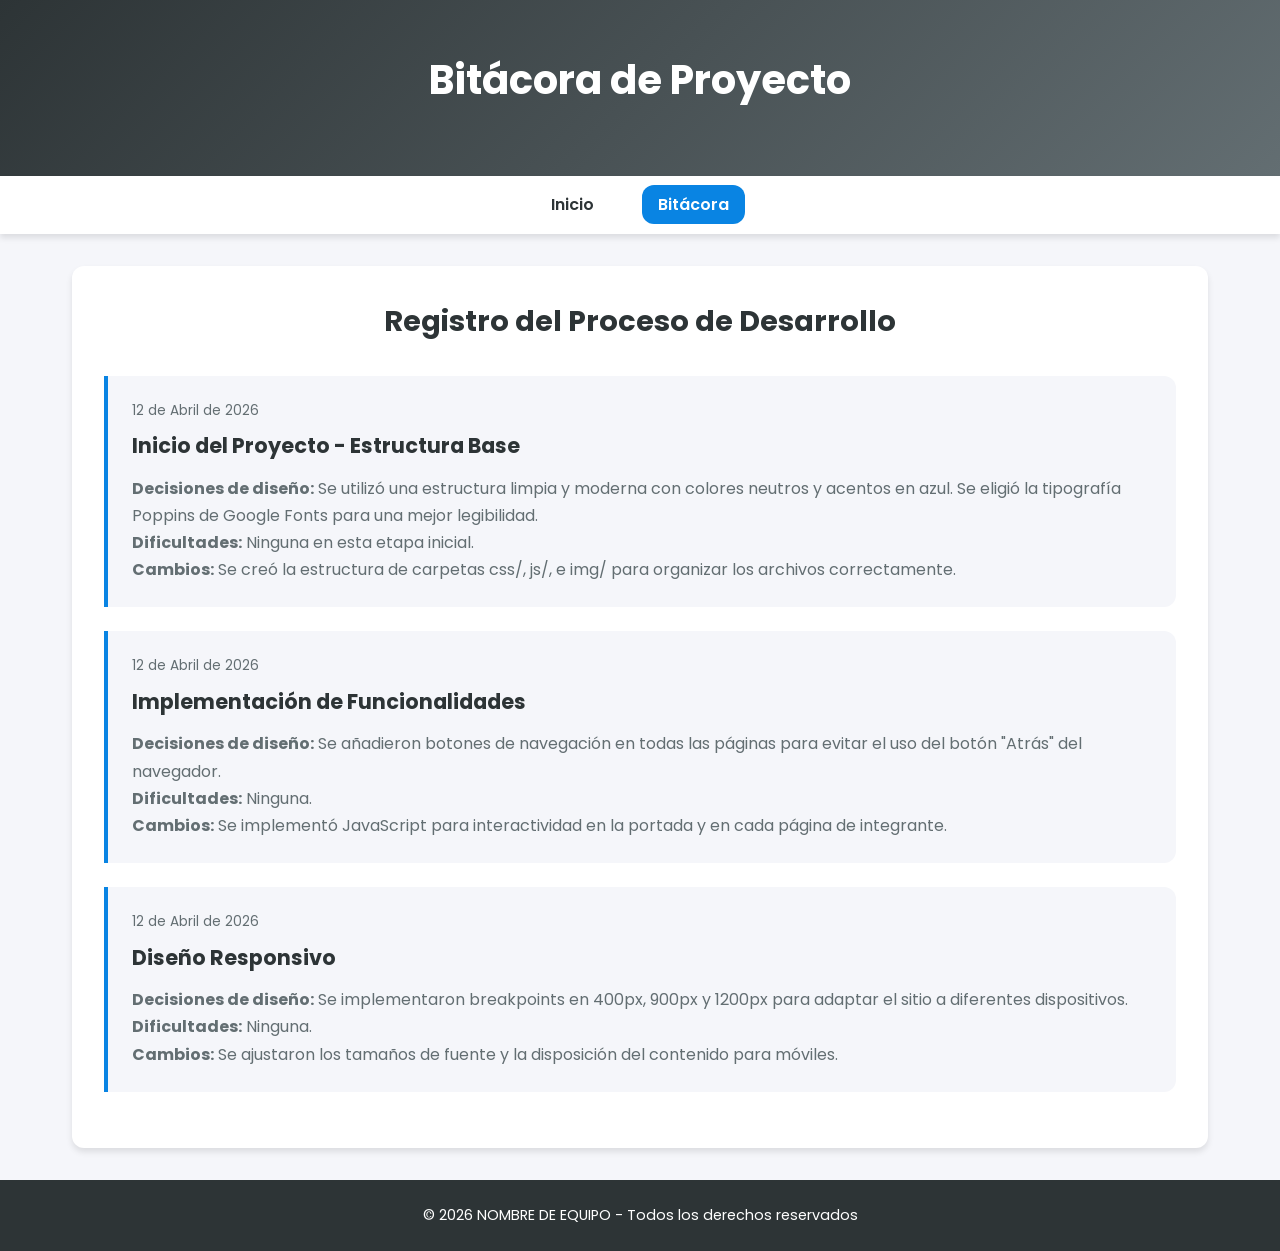
==== bitacora.html @ 1806ba80 "origin" ====
<!DOCTYPE html>
<html lang="es">
<head>
    <meta charset="UTF-8">
    <meta name="viewport" content="width=device-width, initial-scale=1.0">
    <title>Bitácora - NOMBRE DE EQUIPO</title>
    <link rel="preconnect" href="https://fonts.googleapis.com">
    <link rel="preconnect" href="https://fonts.gstatic.com" crossorigin>
    <link href="https://fonts.googleapis.com/css2?family=Poppins:wght@400;600;700&display=swap" rel="stylesheet">
    <link rel="stylesheet" href="css/styles.css">
</head>
<body>
    <header class="portada-header">
        <h1 class="titulo-equipo">Bitácora de Proyecto</h1>
    </header>

    <nav class="navegacion">
        <ul class="menu-navegacion">
            <li><a href="index.html" class="enlace-nav">Inicio</a></li>
            <li><a href="bitacora.html" class="enlace-nav activo">Bitácora</a></li>
        </ul>
    </nav>

    <main class="contenido-principal">
        <section class="seccion-bitacora">
            <h2 class="subtitulo">Registro del Proceso de Desarrollo</h2>
            
            <article class="entrada-bitacora">
                <p class="fecha-entrada">12 de Abril de 2026</p>
                <h3 class="titulo-entrada">Inicio del Proyecto - Estructura Base</h3>
                <div class="contenido-entrada">
                    <p><strong>Decisiones de diseño:</strong> Se utilizó una estructura limpia y moderna con colores neutros y acentos en azul. Se eligió la tipografía Poppins de Google Fonts para una mejor legibilidad.</p>
                    <p><strong>Dificultades:</strong> Ninguna en esta etapa inicial.</p>
                    <p><strong>Cambios:</strong> Se creó la estructura de carpetas css/, js/, e img/ para organizar los archivos correctamente.</p>
                </div>
            </article>

            <article class="entrada-bitacora">
                <p class="fecha-entrada">12 de Abril de 2026</p>
                <h3 class="titulo-entrada">Implementación de Funcionalidades</h3>
                <div class="contenido-entrada">
                    <p><strong>Decisiones de diseño:</strong> Se añadieron botones de navegación en todas las páginas para evitar el uso del botón "Atrás" del navegador.</p>
                    <p><strong>Dificultades:</strong> Ninguna.</p>
                    <p><strong>Cambios:</strong> Se implementó JavaScript para interactividad en la portada y en cada página de integrante.</p>
                </div>
            </article>

            <article class="entrada-bitacora">
                <p class="fecha-entrada">12 de Abril de 2026</p>
                <h3 class="titulo-entrada">Diseño Responsivo</h3>
                <div class="contenido-entrada">
                    <p><strong>Decisiones de diseño:</strong> Se implementaron breakpoints en 400px, 900px y 1200px para adaptar el sitio a diferentes dispositivos.</p>
                    <p><strong>Dificultades:</strong> Ninguna.</p>
                    <p><strong>Cambios:</strong> Se ajustaron los tamaños de fuente y la disposición del contenido para móviles.</p>
                </div>
            </article>
        </section>
    </main>

    <footer class="pie-pagina">
        <p>&copy; 2026 NOMBRE DE EQUIPO - Todos los derechos reservados</p>
    </footer>
</body>
</html>
---- css/styles.css ----
* {
    margin: 0;
    padding: 0;
    box-sizing: border-box;
}

:root {
    --color-primario: #2d3436;
    --color-secundario: #636e72;
    --color-acento: #0984e3;
    --color-fondo: #f5f6fa;
    --color-blanco: #ffffff;
    --sombra: 0 4px 6px rgba(0, 0, 0, 0.1);
    --radio-borde: 12px;
}

body {
    font-family: 'Poppins', sans-serif;
    background-color: var(--color-fondo);
    color: var(--color-primario);
    line-height: 1.6;
    min-height: 100vh;
    display: flex;
    flex-direction: column;
}

header, footer {
    background-color: var(--color-primario);
    color: var(--color-blanco);
    padding: 1.5rem 2rem;
    text-align: center;
}

.portada-header {
    padding: 3rem 2rem;
    background: linear-gradient(135deg, var(--color-primario) 0%, var(--color-secundario) 100%);
}

.titulo-equipo {
    font-size: 2.5rem;
    font-weight: 700;
    margin-bottom: 1rem;
}

.presentacion-equipo {
    font-size: 1.1rem;
    max-width: 600px;
    margin: 0 auto;
    opacity: 0.9;
}

.navegacion {
    background-color: var(--color-blanco);
    box-shadow: var(--sombra);
    position: sticky;
    top: 0;
    z-index: 100;
}

.menu-navegacion {
    list-style: none;
    display: flex;
    justify-content: center;
    gap: 2rem;
    padding: 1rem;
    max-width: 1200px;
    margin: 0 auto;
}

.enlace-nav {
    text-decoration: none;
    color: var(--color-primario);
    font-weight: 600;
    padding: 0.5rem 1rem;
    border-radius: var(--radio-borde);
    transition: all 0.3s ease;
}

.enlace-nav:hover,
.enlace-nav.activo {
    background-color: var(--color-acento);
    color: var(--color-blanco);
}

.contenido-principal {
    flex: 1;
    padding: 2rem;
    max-width: 1200px;
    margin: 0 auto;
    width: 100%;
}

.subtitulo {
    font-size: 1.8rem;
    text-align: center;
    margin-bottom: 2rem;
    color: var(--color-primario);
}

.lista-integrantes {
    display: grid;
    grid-template-columns: repeat(auto-fit, minmax(200px, 1fr));
    gap: 1.5rem;
    margin-bottom: 3rem;
}

.tarjeta-integrante {
    display: flex;
    flex-direction: column;
    align-items: center;
    justify-content: center;
    background-color: var(--color-blanco);
    padding: 2rem;
    border-radius: var(--radio-borde);
    box-shadow: var(--sombra);
    text-decoration: none;
    color: var(--color-primario);
    transition: all 0.3s ease;
}

.tarjeta-integrante:hover {
    transform: translateY(-5px);
    box-shadow: 0 8px 12px rgba(0, 0, 0, 0.15);
}

.numero-integrante {
    font-size: 3rem;
    font-weight: 700;
    color: var(--color-acento);
    margin-bottom: 0.5rem;
}

.nombre-integrante {
    font-size: 1.2rem;
    font-weight: 600;
}

.seccion-interactividad {
    text-align: center;
    padding: 2rem;
    background-color: var(--color-blanco);
    border-radius: var(--radio-borde);
    box-shadow: var(--sombra);
}

.boton-interactivo {
    background-color: var(--color-acento);
    color: var(--color-blanco);
    border: none;
    padding: 1rem 2rem;
    font-size: 1rem;
    font-weight: 600;
    border-radius: var(--radio-borde);
    cursor: pointer;
    transition: all 0.3s ease;
    font-family: inherit;
}

.boton-interactivo:hover {
    background-color: #0769b5;
    transform: scale(1.05);
}

.mensaje-dinamico {
    margin-top: 1rem;
    font-size: 1.1rem;
    color: var(--color-acento);
    min-height: 1.5rem;
}

.pie-pagina {
    font-size: 0.9rem;
    margin-top: auto;
}

.tarjeta-presentacion {
    background-color: var(--color-blanco);
    border-radius: var(--radio-borde);
    box-shadow: var(--sombra);
    max-width: 600px;
    margin: 0 auto;
    overflow: hidden;
}

.tarjeta-header {
    background: linear-gradient(135deg, var(--color-acento) 0%, #74b9ff 100%);
    padding: 2rem;
    display: flex;
    flex-direction: column;
    align-items: center;
    gap: 1rem;
}

.foto-perfil {
    width: 150px;
    height: 150px;
    border-radius: 50%;
    object-fit: cover;
    border: 4px solid var(--color-blanco);
    background-color: var(--color-secundario);
}

.boton-cambiar-foto {
    background-color: var(--color-blanco);
    color: var(--color-acento);
    border: none;
    padding: 0.5rem 1rem;
    border-radius: var(--radio-borde);
    cursor: pointer;
    font-weight: 600;
    font-family: inherit;
    transition: all 0.3s ease;
}

.boton-cambiar-foto:hover {
    transform: scale(1.05);
}

.tarjeta-contenido {
    padding: 2rem;
}

.nombre-completo {
    font-size: 1.8rem;
    margin-bottom: 1rem;
    color: var(--color-primario);
}

.ubicacion,
.edad {
    margin-bottom: 0.5rem;
    font-size: 1rem;
}

.titulo-seccion {
    font-size: 1.2rem;
    margin-top: 1.5rem;
    margin-bottom: 0.75rem;
    color: var(--color-acento);
}

.lista-elementos {
    list-style-position: inside;
    padding-left: 0.5rem;
}

.lista-elementos li {
    padding: 0.25rem 0;
    color: var(--color-secundario);
}

.boton-mostrar-mas {
    display: block;
    width: 100%;
    margin-top: 1.5rem;
    padding: 0.75rem;
    background-color: var(--color-acento);
    color: var(--color-blanco);
    border: none;
    border-radius: var(--radio-borde);
    font-size: 1rem;
    font-weight: 600;
    cursor: pointer;
    font-family: inherit;
    transition: all 0.3s ease;
}

.boton-mostrar-mas:hover {
    background-color: #0769b5;
}

.info-extra {
    margin-top: 1rem;
    padding: 1rem;
    background-color: var(--color-fondo);
    border-radius: var(--radio-borde);
    transition: all 0.3s ease;
}

.info-extra.oculto {
    display: none;
}

.seccion-bitacora {
    background-color: var(--color-blanco);
    border-radius: var(--radio-borde);
    box-shadow: var(--sombra);
    padding: 2rem;
}

.entrada-bitacora {
    padding: 1.5rem;
    border-left: 4px solid var(--color-acento);
    margin-bottom: 1.5rem;
    background-color: var(--color-fondo);
    border-radius: 0 var(--radio-borde) var(--radio-borde) 0;
}

.fecha-entrada {
    font-size: 0.85rem;
    color: var(--color-secundario);
    margin-bottom: 0.5rem;
}

.titulo-entrada {
    font-size: 1.3rem;
    margin-bottom: 0.75rem;
    color: var(--color-primario);
}

.contenido-entrada {
    color: var(--color-secundario);
    line-height: 1.7;
}

@media (max-width: 900px) {
    .titulo-equipo {
        font-size: 2rem;
    }
    
    .menu-navegacion {
        gap: 1rem;
    }
    
    .lista-integrantes {
        grid-template-columns: repeat(2, 1fr);
    }
}

@media (max-width: 400px) {
    header, footer {
        padding: 1rem;
    }
    
    .titulo-equipo {
        font-size: 1.5rem;
    }
    
    .presentacion-equipo {
        font-size: 1rem;
    }
    
    .menu-navegacion {
        flex-direction: column;
        align-items: center;
        gap: 0.5rem;
    }
    
    .lista-integrantes {
        grid-template-columns: 1fr;
    }
    
    .tarjeta-contenido {
        padding: 1rem;
    }
    
    .foto-perfil {
        width: 120px;
        height: 120px;
    }
}
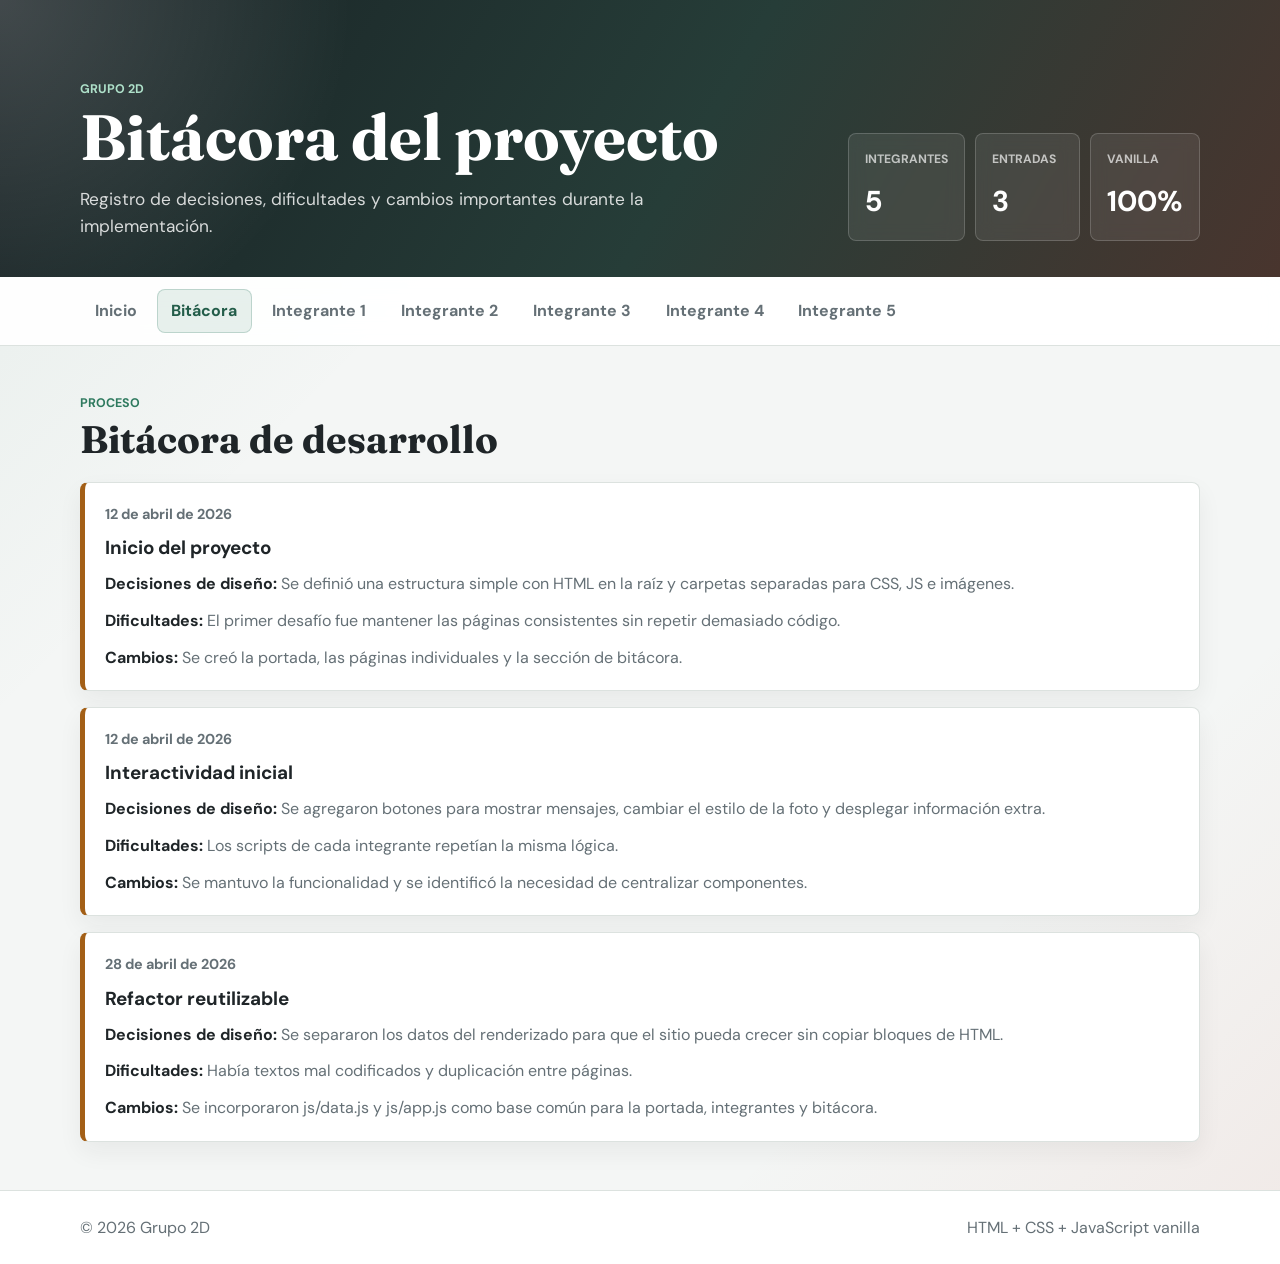
==== commit 6d21ae08: "feat: base style" ====
--- a/bitacora.html
+++ b/bitacora.html
@@ -3,62 +3,15 @@
 <head>
     <meta charset="UTF-8">
     <meta name="viewport" content="width=device-width, initial-scale=1.0">
-    <title>Bitácora - NOMBRE DE EQUIPO</title>
+    <title>Bitácora - Grupo 2D</title>
     <link rel="preconnect" href="https://fonts.googleapis.com">
     <link rel="preconnect" href="https://fonts.gstatic.com" crossorigin>
-    <link href="https://fonts.googleapis.com/css2?family=Poppins:wght@400;600;700&display=swap" rel="stylesheet">
+    <link href="https://fonts.googleapis.com/css2?family=DM+Sans:wght@400;500;700&family=Fraunces:opsz,wght@9..144,700&display=swap" rel="stylesheet">
     <link rel="stylesheet" href="css/styles.css">
 </head>
-<body>
-    <header class="portada-header">
-        <h1 class="titulo-equipo">Bitácora de Proyecto</h1>
-    </header>
-
-    <nav class="navegacion">
-        <ul class="menu-navegacion">
-            <li><a href="index.html" class="enlace-nav">Inicio</a></li>
-            <li><a href="bitacora.html" class="enlace-nav activo">Bitácora</a></li>
-        </ul>
-    </nav>
-
-    <main class="contenido-principal">
-        <section class="seccion-bitacora">
-            <h2 class="subtitulo">Registro del Proceso de Desarrollo</h2>
-            
-            <article class="entrada-bitacora">
-                <p class="fecha-entrada">12 de Abril de 2026</p>
-                <h3 class="titulo-entrada">Inicio del Proyecto - Estructura Base</h3>
-                <div class="contenido-entrada">
-                    <p><strong>Decisiones de diseño:</strong> Se utilizó una estructura limpia y moderna con colores neutros y acentos en azul. Se eligió la tipografía Poppins de Google Fonts para una mejor legibilidad.</p>
-                    <p><strong>Dificultades:</strong> Ninguna en esta etapa inicial.</p>
-                    <p><strong>Cambios:</strong> Se creó la estructura de carpetas css/, js/, e img/ para organizar los archivos correctamente.</p>
-                </div>
-            </article>
-
-            <article class="entrada-bitacora">
-                <p class="fecha-entrada">12 de Abril de 2026</p>
-                <h3 class="titulo-entrada">Implementación de Funcionalidades</h3>
-                <div class="contenido-entrada">
-                    <p><strong>Decisiones de diseño:</strong> Se añadieron botones de navegación en todas las páginas para evitar el uso del botón "Atrás" del navegador.</p>
-                    <p><strong>Dificultades:</strong> Ninguna.</p>
-                    <p><strong>Cambios:</strong> Se implementó JavaScript para interactividad en la portada y en cada página de integrante.</p>
-                </div>
-            </article>
-
-            <article class="entrada-bitacora">
-                <p class="fecha-entrada">12 de Abril de 2026</p>
-                <h3 class="titulo-entrada">Diseño Responsivo</h3>
-                <div class="contenido-entrada">
-                    <p><strong>Decisiones de diseño:</strong> Se implementaron breakpoints en 400px, 900px y 1200px para adaptar el sitio a diferentes dispositivos.</p>
-                    <p><strong>Dificultades:</strong> Ninguna.</p>
-                    <p><strong>Cambios:</strong> Se ajustaron los tamaños de fuente y la disposición del contenido para móviles.</p>
-                </div>
-            </article>
-        </section>
-    </main>
-
-    <footer class="pie-pagina">
-        <p>&copy; 2026 NOMBRE DE EQUIPO - Todos los derechos reservados</p>
-    </footer>
+<body data-page="log">
+    <div id="app"></div>
+    <script src="js/data.js"></script>
+    <script src="js/app.js"></script>
 </body>
-</html>+</html>
--- a/css/styles.css
+++ b/css/styles.css
@@ -1,361 +1,486 @@
+:root {
+    --color-ink: #1f2528;
+    --color-muted: #657076;
+    --color-paper: #f4f6f5;
+    --color-surface: #ffffff;
+    --color-line: #dce2df;
+    --color-primary: #2f7a5f;
+    --color-primary-dark: #235d49;
+    --color-coral: #c4513b;
+    --color-gold: #a35f16;
+    --shadow-soft: 0 18px 45px rgba(31, 37, 40, 0.11);
+    --radius: 8px;
+    --container: 1120px;
+}
+
 * {
+    box-sizing: border-box;
     margin: 0;
     padding: 0;
-    box-sizing: border-box;
-}
-
-:root {
-    --color-primario: #2d3436;
-    --color-secundario: #636e72;
-    --color-acento: #0984e3;
-    --color-fondo: #f5f6fa;
-    --color-blanco: #ffffff;
-    --sombra: 0 4px 6px rgba(0, 0, 0, 0.1);
-    --radio-borde: 12px;
+}
+
+html {
+    min-width: 320px;
+    scroll-behavior: smooth;
 }
 
 body {
-    font-family: 'Poppins', sans-serif;
-    background-color: var(--color-fondo);
-    color: var(--color-primario);
+    min-height: 100vh;
+    background:
+        linear-gradient(135deg, rgba(47, 122, 95, 0.08), transparent 32rem),
+        linear-gradient(315deg, rgba(196, 81, 59, 0.08), transparent 28rem),
+        var(--color-paper);
+    color: var(--color-ink);
+    font-family: "DM Sans", "Segoe UI", sans-serif;
     line-height: 1.6;
-    min-height: 100vh;
-    display: flex;
-    flex-direction: column;
-}
-
-header, footer {
-    background-color: var(--color-primario);
-    color: var(--color-blanco);
-    padding: 1.5rem 2rem;
-    text-align: center;
-}
-
-.portada-header {
-    padding: 3rem 2rem;
-    background: linear-gradient(135deg, var(--color-primario) 0%, var(--color-secundario) 100%);
-}
-
-.titulo-equipo {
-    font-size: 2.5rem;
-    font-weight: 700;
-    margin-bottom: 1rem;
-}
-
-.presentacion-equipo {
-    font-size: 1.1rem;
-    max-width: 600px;
-    margin: 0 auto;
-    opacity: 0.9;
-}
-
-.navegacion {
-    background-color: var(--color-blanco);
-    box-shadow: var(--sombra);
+}
+
+a {
+    color: inherit;
+}
+
+button {
+    font: inherit;
+}
+
+img {
+    display: block;
+    max-width: 100%;
+}
+
+.container {
+    width: min(100% - 2rem, var(--container));
+    margin-inline: auto;
+}
+
+.site-header {
+    padding: 4rem 0 2.25rem;
+    color: var(--color-surface);
+    background:
+        radial-gradient(circle at top left, rgba(255, 255, 255, 0.18), transparent 22rem),
+        linear-gradient(120deg, #182124, #263d38 54%, #49352e);
+}
+
+.hero-grid {
+    display: grid;
+    grid-template-columns: minmax(0, 1fr) minmax(16rem, 22rem);
+    gap: 2rem;
+    align-items: end;
+}
+
+.hero-content {
+    max-width: 46rem;
+}
+
+.eyebrow {
+    color: var(--color-primary);
+    font-size: 0.78rem;
+    font-weight: 700;
+    letter-spacing: 0;
+    text-transform: uppercase;
+}
+
+.site-header .eyebrow {
+    color: #aee0c9;
+}
+
+.hero-title {
+    margin-top: 0.45rem;
+    font-family: "Fraunces", Georgia, serif;
+    font-size: clamp(2.4rem, 5vw, 5rem);
+    line-height: 0.95;
+    letter-spacing: 0;
+}
+
+.hero-copy {
+    max-width: 42rem;
+    margin-top: 1.1rem;
+    color: rgba(255, 255, 255, 0.82);
+    font-size: 1.08rem;
+}
+
+.hero-stats {
+    display: grid;
+    grid-template-columns: repeat(3, 1fr);
+    gap: 0.65rem;
+}
+
+.stat-item {
+    min-height: 6.5rem;
+    padding: 1rem;
+    border: 1px solid rgba(255, 255, 255, 0.18);
+    border-radius: var(--radius);
+    background: rgba(255, 255, 255, 0.08);
+    backdrop-filter: blur(8px);
+}
+
+.stat-item dt {
+    color: rgba(255, 255, 255, 0.68);
+    font-size: 0.76rem;
+    font-weight: 700;
+    text-transform: uppercase;
+}
+
+.stat-item dd {
+    margin-top: 0.5rem;
+    font-size: 1.8rem;
+    font-weight: 700;
+}
+
+.site-nav {
     position: sticky;
     top: 0;
-    z-index: 100;
-}
-
-.menu-navegacion {
+    z-index: 10;
+    border-bottom: 1px solid var(--color-line);
+    background: rgba(255, 255, 255, 0.92);
+    backdrop-filter: blur(12px);
+}
+
+.nav-list {
+    display: flex;
+    gap: 0.35rem;
+    align-items: center;
+    overflow-x: auto;
+    padding: 0.75rem 0;
+}
+
+.nav-link {
+    flex: 0 0 auto;
+    min-height: 2.5rem;
+    padding: 0.52rem 0.85rem;
+    border: 1px solid transparent;
+    border-radius: var(--radius);
+    color: var(--color-muted);
+    font-weight: 700;
+    text-decoration: none;
+    transition: background 180ms ease, border-color 180ms ease, color 180ms ease;
+}
+
+.nav-link:hover,
+.nav-link.is-active {
+    border-color: rgba(47, 122, 95, 0.24);
+    background: rgba(47, 122, 95, 0.11);
+    color: var(--color-primary-dark);
+}
+
+.site-main {
+    padding: 3rem 0;
+}
+
+.page-stack {
+    display: grid;
+    gap: 1.5rem;
+}
+
+.section-heading {
+    display: grid;
+    gap: 0.35rem;
+}
+
+.section-heading h2,
+.message-panel h2,
+.profile-summary h2 {
+    font-family: "Fraunces", Georgia, serif;
+    font-size: clamp(1.8rem, 3vw, 2.8rem);
+    line-height: 1;
+    letter-spacing: 0;
+}
+
+.member-grid {
+    display: grid;
+    grid-template-columns: repeat(5, minmax(0, 1fr));
+    gap: 1rem;
+}
+
+.member-card {
+    --member-accent: var(--color-primary);
+    display: grid;
+    min-height: 13rem;
+    align-content: space-between;
+    padding: 1rem;
+    border: 1px solid var(--color-line);
+    border-radius: var(--radius);
+    background: var(--color-surface);
+    box-shadow: 0 10px 24px rgba(31, 37, 40, 0.06);
+    text-decoration: none;
+    transition: border-color 180ms ease, box-shadow 180ms ease, transform 180ms ease;
+}
+
+.member-card:hover {
+    border-color: var(--member-accent);
+    box-shadow: var(--shadow-soft);
+    transform: translateY(-4px);
+}
+
+.member-number {
+    width: 2.6rem;
+    height: 2.6rem;
+    display: grid;
+    place-items: center;
+    border-radius: var(--radius);
+    background: var(--member-accent);
+    color: var(--color-surface);
+    font-weight: 700;
+}
+
+.member-name {
+    margin-top: 2.2rem;
+    font-size: 1.25rem;
+    font-weight: 700;
+    line-height: 1.2;
+}
+
+.member-meta {
+    margin-top: 0.75rem;
+    color: var(--color-muted);
+    font-size: 0.92rem;
+}
+
+.message-panel {
+    display: flex;
+    gap: 1.5rem;
+    align-items: center;
+    justify-content: space-between;
+    padding: 1.25rem;
+    border: 1px solid var(--color-line);
+    border-radius: var(--radius);
+    background: var(--color-surface);
+    box-shadow: 0 10px 24px rgba(31, 37, 40, 0.06);
+}
+
+.message-output {
+    min-height: 1.8rem;
+    margin-top: 0.6rem;
+    color: var(--color-muted);
+    opacity: 0;
+    transition: opacity 180ms ease;
+}
+
+.message-output.is-visible {
+    opacity: 1;
+}
+
+.button {
+    min-height: 2.75rem;
+    border: 0;
+    border-radius: var(--radius);
+    cursor: pointer;
+    font-weight: 700;
+    transition: transform 180ms ease, background 180ms ease, box-shadow 180ms ease;
+}
+
+.button:hover {
+    transform: translateY(-2px);
+}
+
+.button-primary {
+    padding: 0.75rem 1rem;
+    background: var(--color-primary);
+    color: var(--color-surface);
+    box-shadow: 0 10px 18px rgba(47, 122, 95, 0.22);
+}
+
+.button-primary:hover {
+    background: var(--color-primary-dark);
+}
+
+.button-light {
+    padding: 0.7rem 1rem;
+    background: var(--color-surface);
+    color: var(--color-primary-dark);
+}
+
+.profile-layout {
+    display: grid;
+    grid-template-columns: minmax(16rem, 24rem) minmax(0, 1fr);
+    gap: 1.5rem;
+    align-items: start;
+}
+
+.profile-aside,
+.profile-card,
+.timeline-entry {
+    border: 1px solid var(--color-line);
+    border-radius: var(--radius);
+    background: var(--color-surface);
+    box-shadow: 0 10px 24px rgba(31, 37, 40, 0.06);
+}
+
+.profile-aside {
+    --member-accent: var(--color-primary);
+    display: grid;
+    gap: 1rem;
+    padding: 1rem;
+    background:
+        linear-gradient(180deg, var(--member-accent) 0 9rem, var(--color-surface) 9rem);
+}
+
+.profile-photo {
+    width: min(100%, 17rem);
+    aspect-ratio: 1;
+    margin-inline: auto;
+    border: 5px solid var(--color-surface);
+    border-radius: var(--radius);
+    object-fit: cover;
+    box-shadow: var(--shadow-soft);
+    transition: filter 180ms ease, border-color 180ms ease;
+}
+
+.profile-summary {
+    display: grid;
+    gap: 0.35rem;
+}
+
+.profile-summary p:not(.eyebrow) {
+    color: var(--color-muted);
+}
+
+.profile-card {
+    display: grid;
+    gap: 1rem;
+    padding: 1.25rem;
+}
+
+.info-section {
+    display: grid;
+    gap: 0.8rem;
+    padding-bottom: 1rem;
+    border-bottom: 1px solid var(--color-line);
+}
+
+.info-section h3,
+.timeline-entry h3 {
+    font-size: 1.18rem;
+    line-height: 1.2;
+}
+
+.tag-list {
+    display: flex;
+    flex-wrap: wrap;
+    gap: 0.55rem;
     list-style: none;
+}
+
+.tag-list li {
+    padding: 0.45rem 0.7rem;
+    border: 1px solid var(--color-line);
+    border-radius: var(--radius);
+    background: var(--color-paper);
+    color: var(--color-muted);
+    font-weight: 500;
+}
+
+.extra-info {
+    padding: 1rem;
+    border-left: 4px solid var(--color-coral);
+    border-radius: var(--radius);
+    background: rgba(196, 81, 59, 0.09);
+    color: var(--color-muted);
+}
+
+.is-hidden {
+    display: none;
+}
+
+.timeline {
+    display: grid;
+    gap: 1rem;
+}
+
+.timeline-entry {
+    display: grid;
+    gap: 0.7rem;
+    padding: 1.25rem;
+    border-left: 5px solid var(--color-gold);
+}
+
+.timeline-date {
+    color: var(--color-muted);
+    font-size: 0.9rem;
+    font-weight: 700;
+}
+
+.timeline-text {
+    color: var(--color-muted);
+}
+
+.timeline-text strong {
+    color: var(--color-ink);
+}
+
+.site-footer {
+    padding: 1.5rem 0;
+    border-top: 1px solid var(--color-line);
+    background: var(--color-surface);
+    color: var(--color-muted);
+}
+
+.footer-inner {
     display: flex;
-    justify-content: center;
-    gap: 2rem;
-    padding: 1rem;
-    max-width: 1200px;
-    margin: 0 auto;
-}
-
-.enlace-nav {
-    text-decoration: none;
-    color: var(--color-primario);
-    font-weight: 600;
-    padding: 0.5rem 1rem;
-    border-radius: var(--radio-borde);
-    transition: all 0.3s ease;
-}
-
-.enlace-nav:hover,
-.enlace-nav.activo {
-    background-color: var(--color-acento);
-    color: var(--color-blanco);
-}
-
-.contenido-principal {
-    flex: 1;
-    padding: 2rem;
-    max-width: 1200px;
-    margin: 0 auto;
-    width: 100%;
-}
-
-.subtitulo {
-    font-size: 1.8rem;
-    text-align: center;
-    margin-bottom: 2rem;
-    color: var(--color-primario);
-}
-
-.lista-integrantes {
-    display: grid;
-    grid-template-columns: repeat(auto-fit, minmax(200px, 1fr));
-    gap: 1.5rem;
-    margin-bottom: 3rem;
-}
-
-.tarjeta-integrante {
-    display: flex;
-    flex-direction: column;
-    align-items: center;
-    justify-content: center;
-    background-color: var(--color-blanco);
-    padding: 2rem;
-    border-radius: var(--radio-borde);
-    box-shadow: var(--sombra);
-    text-decoration: none;
-    color: var(--color-primario);
-    transition: all 0.3s ease;
-}
-
-.tarjeta-integrante:hover {
-    transform: translateY(-5px);
-    box-shadow: 0 8px 12px rgba(0, 0, 0, 0.15);
-}
-
-.numero-integrante {
-    font-size: 3rem;
-    font-weight: 700;
-    color: var(--color-acento);
-    margin-bottom: 0.5rem;
-}
-
-.nombre-integrante {
-    font-size: 1.2rem;
-    font-weight: 600;
-}
-
-.seccion-interactividad {
-    text-align: center;
-    padding: 2rem;
-    background-color: var(--color-blanco);
-    border-radius: var(--radio-borde);
-    box-shadow: var(--sombra);
-}
-
-.boton-interactivo {
-    background-color: var(--color-acento);
-    color: var(--color-blanco);
-    border: none;
-    padding: 1rem 2rem;
-    font-size: 1rem;
-    font-weight: 600;
-    border-radius: var(--radio-borde);
-    cursor: pointer;
-    transition: all 0.3s ease;
-    font-family: inherit;
-}
-
-.boton-interactivo:hover {
-    background-color: #0769b5;
-    transform: scale(1.05);
-}
-
-.mensaje-dinamico {
-    margin-top: 1rem;
-    font-size: 1.1rem;
-    color: var(--color-acento);
-    min-height: 1.5rem;
-}
-
-.pie-pagina {
-    font-size: 0.9rem;
-    margin-top: auto;
-}
-
-.tarjeta-presentacion {
-    background-color: var(--color-blanco);
-    border-radius: var(--radio-borde);
-    box-shadow: var(--sombra);
-    max-width: 600px;
-    margin: 0 auto;
-    overflow: hidden;
-}
-
-.tarjeta-header {
-    background: linear-gradient(135deg, var(--color-acento) 0%, #74b9ff 100%);
-    padding: 2rem;
-    display: flex;
-    flex-direction: column;
-    align-items: center;
     gap: 1rem;
-}
-
-.foto-perfil {
-    width: 150px;
-    height: 150px;
-    border-radius: 50%;
-    object-fit: cover;
-    border: 4px solid var(--color-blanco);
-    background-color: var(--color-secundario);
-}
-
-.boton-cambiar-foto {
-    background-color: var(--color-blanco);
-    color: var(--color-acento);
-    border: none;
-    padding: 0.5rem 1rem;
-    border-radius: var(--radio-borde);
-    cursor: pointer;
-    font-weight: 600;
-    font-family: inherit;
-    transition: all 0.3s ease;
-}
-
-.boton-cambiar-foto:hover {
-    transform: scale(1.05);
-}
-
-.tarjeta-contenido {
-    padding: 2rem;
-}
-
-.nombre-completo {
-    font-size: 1.8rem;
-    margin-bottom: 1rem;
-    color: var(--color-primario);
-}
-
-.ubicacion,
-.edad {
-    margin-bottom: 0.5rem;
-    font-size: 1rem;
-}
-
-.titulo-seccion {
-    font-size: 1.2rem;
-    margin-top: 1.5rem;
-    margin-bottom: 0.75rem;
-    color: var(--color-acento);
-}
-
-.lista-elementos {
-    list-style-position: inside;
-    padding-left: 0.5rem;
-}
-
-.lista-elementos li {
-    padding: 0.25rem 0;
-    color: var(--color-secundario);
-}
-
-.boton-mostrar-mas {
-    display: block;
-    width: 100%;
-    margin-top: 1.5rem;
-    padding: 0.75rem;
-    background-color: var(--color-acento);
-    color: var(--color-blanco);
-    border: none;
-    border-radius: var(--radio-borde);
-    font-size: 1rem;
-    font-weight: 600;
-    cursor: pointer;
-    font-family: inherit;
-    transition: all 0.3s ease;
-}
-
-.boton-mostrar-mas:hover {
-    background-color: #0769b5;
-}
-
-.info-extra {
-    margin-top: 1rem;
-    padding: 1rem;
-    background-color: var(--color-fondo);
-    border-radius: var(--radio-borde);
-    transition: all 0.3s ease;
-}
-
-.info-extra.oculto {
-    display: none;
-}
-
-.seccion-bitacora {
-    background-color: var(--color-blanco);
-    border-radius: var(--radio-borde);
-    box-shadow: var(--sombra);
-    padding: 2rem;
-}
-
-.entrada-bitacora {
-    padding: 1.5rem;
-    border-left: 4px solid var(--color-acento);
-    margin-bottom: 1.5rem;
-    background-color: var(--color-fondo);
-    border-radius: 0 var(--radio-borde) var(--radio-borde) 0;
-}
-
-.fecha-entrada {
-    font-size: 0.85rem;
-    color: var(--color-secundario);
-    margin-bottom: 0.5rem;
-}
-
-.titulo-entrada {
-    font-size: 1.3rem;
-    margin-bottom: 0.75rem;
-    color: var(--color-primario);
-}
-
-.contenido-entrada {
-    color: var(--color-secundario);
-    line-height: 1.7;
+    justify-content: space-between;
+}
+
+@media (min-width: 1200px) {
+    .site-header {
+        padding-top: 5rem;
+    }
+
+    .member-grid {
+        gap: 1.25rem;
+    }
 }
 
 @media (max-width: 900px) {
-    .titulo-equipo {
-        font-size: 2rem;
-    }
-    
-    .menu-navegacion {
-        gap: 1rem;
-    }
-    
-    .lista-integrantes {
-        grid-template-columns: repeat(2, 1fr);
+    .hero-grid,
+    .profile-layout {
+        grid-template-columns: 1fr;
+    }
+
+    .hero-stats {
+        max-width: 34rem;
+    }
+
+    .member-grid {
+        grid-template-columns: repeat(2, minmax(0, 1fr));
+    }
+
+    .message-panel,
+    .footer-inner {
+        align-items: flex-start;
+        flex-direction: column;
     }
 }
 
 @media (max-width: 400px) {
-    header, footer {
+    .container {
+        width: min(100% - 1rem, var(--container));
+    }
+
+    .site-header {
+        padding: 2.5rem 0 1.5rem;
+    }
+
+    .site-main {
+        padding: 1.5rem 0;
+    }
+
+    .hero-title {
+        font-size: 2.35rem;
+    }
+
+    .hero-stats,
+    .member-grid {
+        grid-template-columns: 1fr;
+    }
+
+    .message-panel,
+    .profile-card,
+    .timeline-entry {
         padding: 1rem;
     }
-    
-    .titulo-equipo {
-        font-size: 1.5rem;
-    }
-    
-    .presentacion-equipo {
-        font-size: 1rem;
-    }
-    
-    .menu-navegacion {
-        flex-direction: column;
-        align-items: center;
-        gap: 0.5rem;
-    }
-    
-    .lista-integrantes {
-        grid-template-columns: 1fr;
-    }
-    
-    .tarjeta-contenido {
-        padding: 1rem;
-    }
-    
-    .foto-perfil {
-        width: 120px;
-        height: 120px;
-    }
-}+
+    .button {
+        width: 100%;
+    }
+}
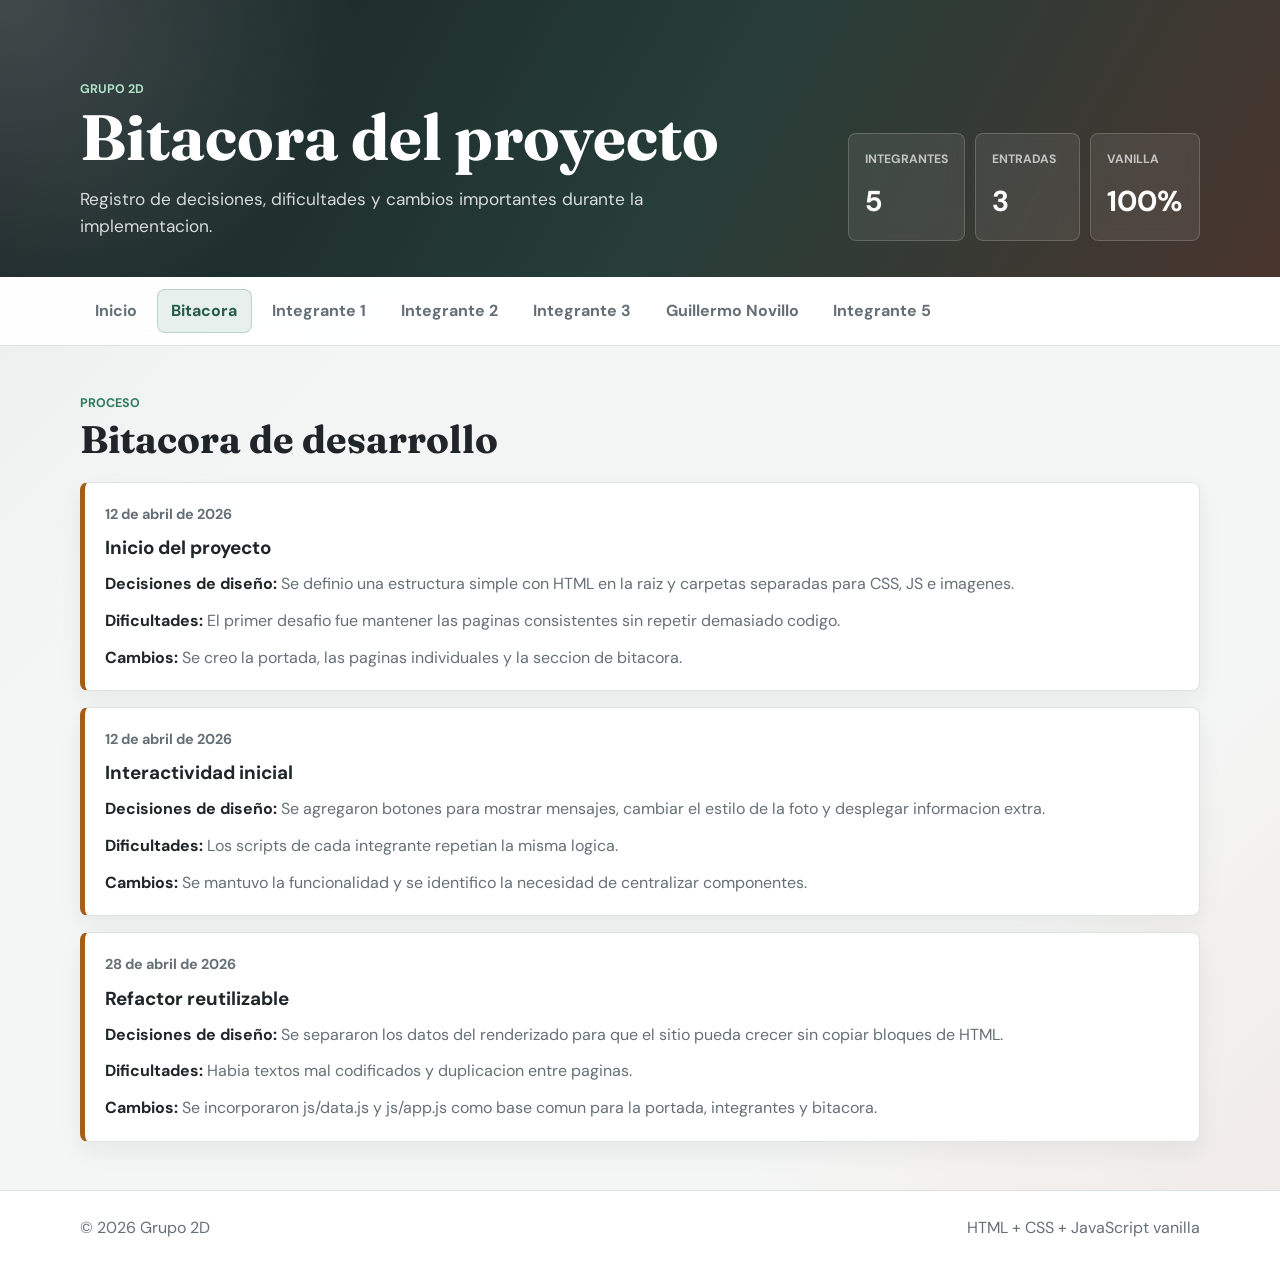
==== commit a34072e3: "Convertir paginas principales a HTML estatico y limpiar archivos desktop.ini" ====
--- a/bitacora.html
+++ b/bitacora.html
@@ -3,15 +3,91 @@
 <head>
     <meta charset="UTF-8">
     <meta name="viewport" content="width=device-width, initial-scale=1.0">
-    <title>Bitácora - Grupo 2D</title>
+    <title>Bitacora - Grupo 2D</title>
     <link rel="preconnect" href="https://fonts.googleapis.com">
     <link rel="preconnect" href="https://fonts.gstatic.com" crossorigin>
     <link href="https://fonts.googleapis.com/css2?family=DM+Sans:wght@400;500;700&family=Fraunces:opsz,wght@9..144,700&display=swap" rel="stylesheet">
     <link rel="stylesheet" href="css/styles.css">
 </head>
-<body data-page="log">
-    <div id="app"></div>
-    <script src="js/data.js"></script>
-    <script src="js/app.js"></script>
+<body>
+    <header class="site-header">
+        <div class="container hero-grid">
+            <div class="hero-content">
+                <p class="eyebrow">Grupo 2D</p>
+                <h1 class="hero-title">Bitacora del proyecto</h1>
+                <p class="hero-copy">
+                    Registro de decisiones, dificultades y cambios importantes durante la implementacion.
+                </p>
+            </div>
+            <dl class="hero-stats">
+                <div class="stat-item">
+                    <dt>integrantes</dt>
+                    <dd>5</dd>
+                </div>
+                <div class="stat-item">
+                    <dt>entradas</dt>
+                    <dd>3</dd>
+                </div>
+                <div class="stat-item">
+                    <dt>vanilla</dt>
+                    <dd>100%</dd>
+                </div>
+            </dl>
+        </div>
+    </header>
+
+    <nav class="site-nav" aria-label="Navegacion principal">
+        <div class="container nav-list">
+            <a class="nav-link" href="index.html">Inicio</a>
+            <a class="nav-link is-active" href="bitacora.html">Bitacora</a>
+            <a class="nav-link" href="integrante1.html">Integrante 1</a>
+            <a class="nav-link" href="integrante2.html">Integrante 2</a>
+            <a class="nav-link" href="integrante3.html">Integrante 3</a>
+            <a class="nav-link" href="integrante4.html">Guillermo Novillo</a>
+            <a class="nav-link" href="integrante5.html">Integrante 5</a>
+        </div>
+    </nav>
+
+    <main class="site-main">
+        <div class="container page-stack">
+            <section class="section-heading">
+                <p class="eyebrow">Proceso</p>
+                <h2>Bitacora de desarrollo</h2>
+            </section>
+
+            <section class="timeline">
+                <article class="timeline-entry">
+                    <p class="timeline-date">12 de abril de 2026</p>
+                    <h3>Inicio del proyecto</h3>
+                    <p class="timeline-text"><strong>Decisiones de diseño: </strong>Se definio una estructura simple con HTML en la raiz y carpetas separadas para CSS, JS e imagenes.</p>
+                    <p class="timeline-text"><strong>Dificultades: </strong>El primer desafio fue mantener las paginas consistentes sin repetir demasiado codigo.</p>
+                    <p class="timeline-text"><strong>Cambios: </strong>Se creo la portada, las paginas individuales y la seccion de bitacora.</p>
+                </article>
+
+                <article class="timeline-entry">
+                    <p class="timeline-date">12 de abril de 2026</p>
+                    <h3>Interactividad inicial</h3>
+                    <p class="timeline-text"><strong>Decisiones de diseño: </strong>Se agregaron botones para mostrar mensajes, cambiar el estilo de la foto y desplegar informacion extra.</p>
+                    <p class="timeline-text"><strong>Dificultades: </strong>Los scripts de cada integrante repetian la misma logica.</p>
+                    <p class="timeline-text"><strong>Cambios: </strong>Se mantuvo la funcionalidad y se identifico la necesidad de centralizar componentes.</p>
+                </article>
+
+                <article class="timeline-entry">
+                    <p class="timeline-date">28 de abril de 2026</p>
+                    <h3>Refactor reutilizable</h3>
+                    <p class="timeline-text"><strong>Decisiones de diseño: </strong>Se separaron los datos del renderizado para que el sitio pueda crecer sin copiar bloques de HTML.</p>
+                    <p class="timeline-text"><strong>Dificultades: </strong>Habia textos mal codificados y duplicacion entre paginas.</p>
+                    <p class="timeline-text"><strong>Cambios: </strong>Se incorporaron js/data.js y js/app.js como base comun para la portada, integrantes y bitacora.</p>
+                </article>
+            </section>
+        </div>
+    </main>
+
+    <footer class="site-footer">
+        <div class="container footer-inner">
+            <p>&copy; 2026 Grupo 2D</p>
+            <p>HTML + CSS + JavaScript vanilla</p>
+        </div>
+    </footer>
 </body>
 </html>
--- a/css/styles.css
+++ b/css/styles.css
@@ -368,6 +368,35 @@
     background: var(--color-paper);
     color: var(--color-muted);
     font-weight: 500;
+    transition:
+        transform 180ms ease,
+        background 180ms ease,
+        border-color 180ms ease,
+        box-shadow 180ms ease,
+        color 180ms ease;
+}
+
+.tag-list li:hover {
+    border-color: rgba(47, 122, 95, 0.34);
+    background: rgba(47, 122, 95, 0.1);
+    color: var(--color-primary-dark);
+    box-shadow: 0 10px 18px rgba(31, 37, 40, 0.09);
+    transform: translateY(-2px) scale(1.02);
+}
+
+.tag-list li:focus-visible {
+    outline: 2px solid rgba(47, 122, 95, 0.45);
+    outline-offset: 2px;
+}
+
+@media (prefers-reduced-motion: reduce) {
+    .tag-list li {
+        transition: none;
+    }
+
+    .tag-list li:hover {
+        transform: none;
+    }
 }
 
 .extra-info {
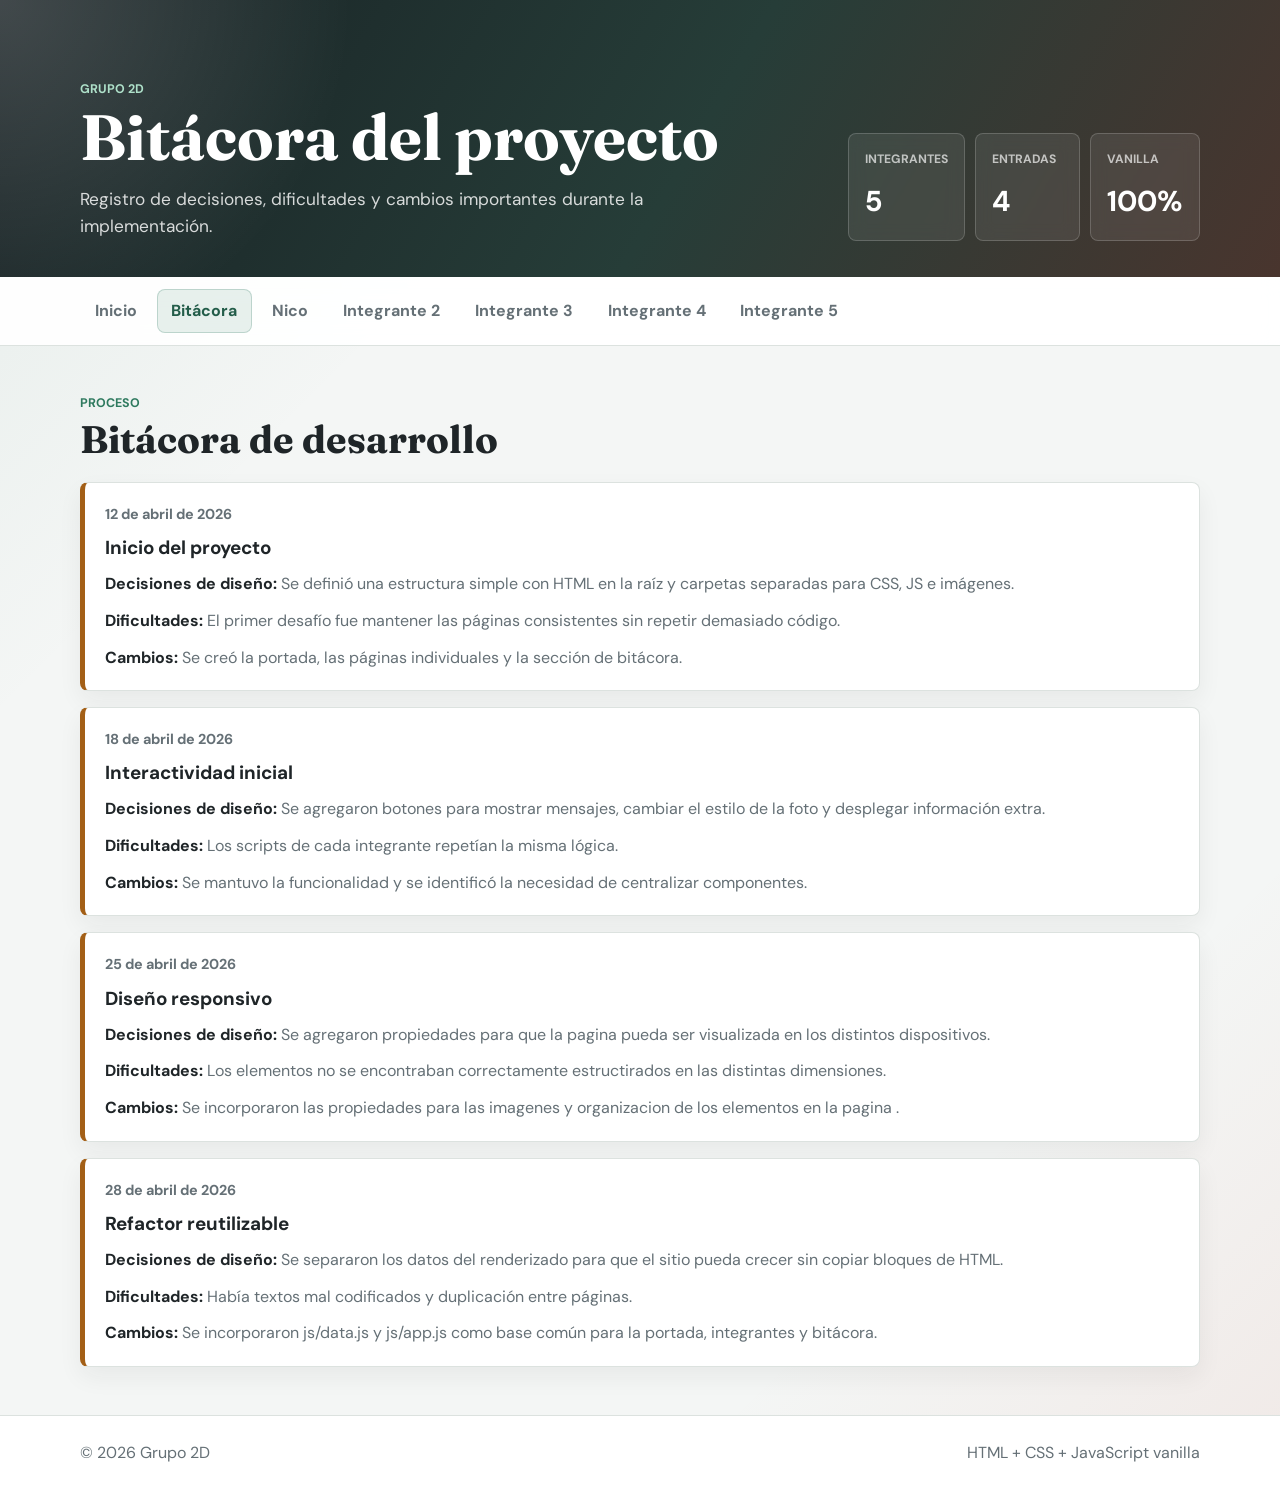
==== commit 7dbcbf12: "feat: actualizo html index bitácora e integrante2 para que usen los scripts" ====
--- a/bitacora.html
+++ b/bitacora.html
@@ -1,93 +1,20 @@
-<!DOCTYPE html>
+<!doctype html>
 <html lang="es">
-<head>
-    <meta charset="UTF-8">
-    <meta name="viewport" content="width=device-width, initial-scale=1.0">
+  <head>
+    <meta charset="UTF-8" />
+    <meta name="viewport" content="width=device-width, initial-scale=1.0" />
     <title>Bitacora - Grupo 2D</title>
-    <link rel="preconnect" href="https://fonts.googleapis.com">
-    <link rel="preconnect" href="https://fonts.gstatic.com" crossorigin>
-    <link href="https://fonts.googleapis.com/css2?family=DM+Sans:wght@400;500;700&family=Fraunces:opsz,wght@9..144,700&display=swap" rel="stylesheet">
-    <link rel="stylesheet" href="css/styles.css">
-</head>
-<body>
-    <header class="site-header">
-        <div class="container hero-grid">
-            <div class="hero-content">
-                <p class="eyebrow">Grupo 2D</p>
-                <h1 class="hero-title">Bitacora del proyecto</h1>
-                <p class="hero-copy">
-                    Registro de decisiones, dificultades y cambios importantes durante la implementacion.
-                </p>
-            </div>
-            <dl class="hero-stats">
-                <div class="stat-item">
-                    <dt>integrantes</dt>
-                    <dd>5</dd>
-                </div>
-                <div class="stat-item">
-                    <dt>entradas</dt>
-                    <dd>3</dd>
-                </div>
-                <div class="stat-item">
-                    <dt>vanilla</dt>
-                    <dd>100%</dd>
-                </div>
-            </dl>
-        </div>
-    </header>
-
-    <nav class="site-nav" aria-label="Navegacion principal">
-        <div class="container nav-list">
-            <a class="nav-link" href="index.html">Inicio</a>
-            <a class="nav-link is-active" href="bitacora.html">Bitacora</a>
-            <a class="nav-link" href="integrante1.html">Integrante 1</a>
-            <a class="nav-link" href="integrante2.html">Integrante 2</a>
-            <a class="nav-link" href="integrante3.html">Integrante 3</a>
-            <a class="nav-link" href="integrante4.html">Guillermo Novillo</a>
-            <a class="nav-link" href="integrante5.html">Integrante 5</a>
-        </div>
-    </nav>
-
-    <main class="site-main">
-        <div class="container page-stack">
-            <section class="section-heading">
-                <p class="eyebrow">Proceso</p>
-                <h2>Bitacora de desarrollo</h2>
-            </section>
-
-            <section class="timeline">
-                <article class="timeline-entry">
-                    <p class="timeline-date">12 de abril de 2026</p>
-                    <h3>Inicio del proyecto</h3>
-                    <p class="timeline-text"><strong>Decisiones de diseño: </strong>Se definio una estructura simple con HTML en la raiz y carpetas separadas para CSS, JS e imagenes.</p>
-                    <p class="timeline-text"><strong>Dificultades: </strong>El primer desafio fue mantener las paginas consistentes sin repetir demasiado codigo.</p>
-                    <p class="timeline-text"><strong>Cambios: </strong>Se creo la portada, las paginas individuales y la seccion de bitacora.</p>
-                </article>
-
-                <article class="timeline-entry">
-                    <p class="timeline-date">12 de abril de 2026</p>
-                    <h3>Interactividad inicial</h3>
-                    <p class="timeline-text"><strong>Decisiones de diseño: </strong>Se agregaron botones para mostrar mensajes, cambiar el estilo de la foto y desplegar informacion extra.</p>
-                    <p class="timeline-text"><strong>Dificultades: </strong>Los scripts de cada integrante repetian la misma logica.</p>
-                    <p class="timeline-text"><strong>Cambios: </strong>Se mantuvo la funcionalidad y se identifico la necesidad de centralizar componentes.</p>
-                </article>
-
-                <article class="timeline-entry">
-                    <p class="timeline-date">28 de abril de 2026</p>
-                    <h3>Refactor reutilizable</h3>
-                    <p class="timeline-text"><strong>Decisiones de diseño: </strong>Se separaron los datos del renderizado para que el sitio pueda crecer sin copiar bloques de HTML.</p>
-                    <p class="timeline-text"><strong>Dificultades: </strong>Habia textos mal codificados y duplicacion entre paginas.</p>
-                    <p class="timeline-text"><strong>Cambios: </strong>Se incorporaron js/data.js y js/app.js como base comun para la portada, integrantes y bitacora.</p>
-                </article>
-            </section>
-        </div>
-    </main>
-
-    <footer class="site-footer">
-        <div class="container footer-inner">
-            <p>&copy; 2026 Grupo 2D</p>
-            <p>HTML + CSS + JavaScript vanilla</p>
-        </div>
-    </footer>
-</body>
+    <link rel="preconnect" href="https://fonts.googleapis.com" />
+    <link rel="preconnect" href="https://fonts.gstatic.com" crossorigin />
+    <link
+      href="https://fonts.googleapis.com/css2?family=DM+Sans:wght@400;500;700&family=Fraunces:opsz,wght@9..144,700&display=swap"
+      rel="stylesheet"
+    />
+    <link rel="stylesheet" href="css/styles.css" />
+  </head>
+  <body data-page="log">
+    <div id="app"></div>
+    <script src="js/data.js"></script>
+    <script src="js/app.js"></script>
+  </body>
 </html>
